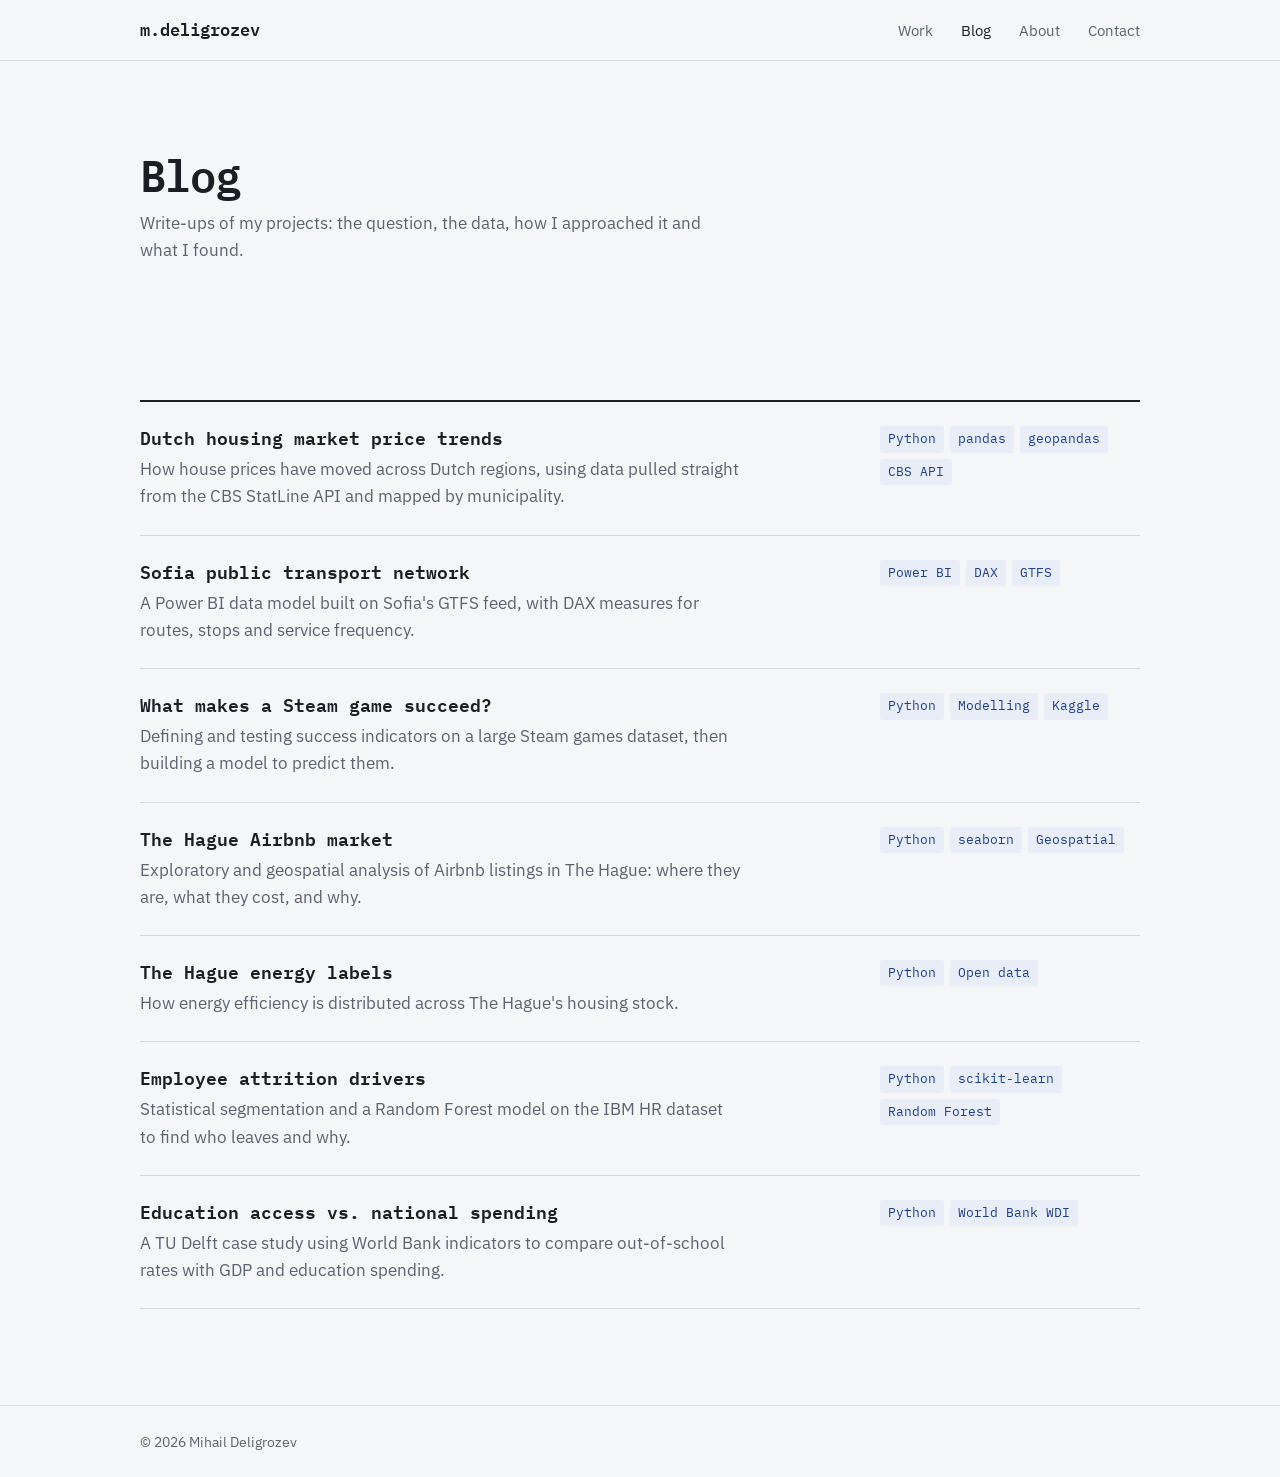
==== blog/index.html @ 9b966db6 "blog" ====
<!doctype html>
<html lang="en">
<head>
  <meta charset="utf-8">
  <meta name="viewport" content="width=device-width, initial-scale=1">
  <title>Blog | Mihail Deligrozev</title>
  <meta name="description" content="Project write-ups by Mihail Deligrozev, data analyst.">
  <link rel="preconnect" href="https://fonts.googleapis.com">
  <link rel="preconnect" href="https://fonts.gstatic.com" crossorigin>
  <link href="https://fonts.googleapis.com/css2?family=IBM+Plex+Mono:wght@400;500;600&family=IBM+Plex+Sans:wght@400;500;600&display=swap" rel="stylesheet">
  <link rel="stylesheet" href="../style.css">
</head>
<body>

  <header class="site-header">
    <div class="wrap header-inner">
      <a class="logo" href="../index.html">m.deligrozev</a>
      <nav aria-label="Main">
        <a href="../index.html#work">Work</a>
        <a href="./" aria-current="page">Blog</a>
        <a href="../index.html#about">About</a>
        <a href="../index.html#contact">Contact</a>
      </nav>
    </div>
  </header>

  <main>
    <section class="page-head">
      <div class="wrap">
        <h1>Blog</h1>
        <p class="section-intro">Write-ups of my projects: the question, the data, how I approached it and what I found.</p>
      </div>
    </section>

    <section class="section">
      <div class="wrap">
        <ul class="projects">
          <li class="project">
            <div class="project-main">
              <h3><a href="dutch-housing.html">Dutch housing market price trends</a></h3>
              <p>How house prices have moved across Dutch regions, using data pulled straight from the CBS StatLine API and mapped by municipality.</p>
            </div>
            <ul class="tags"><li>Python</li><li>pandas</li><li>geopandas</li><li>CBS API</li></ul>
          </li>
          <li class="project">
            <div class="project-main">
              <h3><a href="sofia-transport.html">Sofia public transport network</a></h3>
              <p>A Power BI data model built on Sofia&#x27;s GTFS feed, with DAX measures for routes, stops and service frequency.</p>
            </div>
            <ul class="tags"><li>Power BI</li><li>DAX</li><li>GTFS</li></ul>
          </li>
          <li class="project">
            <div class="project-main">
              <h3><a href="steam-games.html">What makes a Steam game succeed?</a></h3>
              <p>Defining and testing success indicators on a large Steam games dataset, then building a model to predict them.</p>
            </div>
            <ul class="tags"><li>Python</li><li>Modelling</li><li>Kaggle</li></ul>
          </li>
          <li class="project">
            <div class="project-main">
              <h3><a href="hague-airbnb.html">The Hague Airbnb market</a></h3>
              <p>Exploratory and geospatial analysis of Airbnb listings in The Hague: where they are, what they cost, and why.</p>
            </div>
            <ul class="tags"><li>Python</li><li>seaborn</li><li>Geospatial</li></ul>
          </li>
          <li class="project">
            <div class="project-main">
              <h3><a href="hague-energy-labels.html">The Hague energy labels</a></h3>
              <p>How energy efficiency is distributed across The Hague&#x27;s housing stock.</p>
            </div>
            <ul class="tags"><li>Python</li><li>Open data</li></ul>
          </li>
          <li class="project">
            <div class="project-main">
              <h3><a href="hr-attrition.html">Employee attrition drivers</a></h3>
              <p>Statistical segmentation and a Random Forest model on the IBM HR dataset to find who leaves and why.</p>
            </div>
            <ul class="tags"><li>Python</li><li>scikit-learn</li><li>Random Forest</li></ul>
          </li>
          <li class="project">
            <div class="project-main">
              <h3><a href="education-spending.html">Education access vs. national spending</a></h3>
              <p>A TU Delft case study using World Bank indicators to compare out-of-school rates with GDP and education spending.</p>
            </div>
            <ul class="tags"><li>Python</li><li>World Bank WDI</li></ul>
          </li>
        </ul>
      </div>
    </section>
  </main>

  <footer class="site-footer">
    <div class="wrap">
      <p>© 2026 Mihail Deligrozev</p>
    </div>
  </footer>

</body>
</html>
---- style.css ----
/* ===== Tokens ===== */
:root {
  --paper: #f5f6f7;      /* cool off-white background */
  --surface: #ffffff;
  --ink: #1b1f24;        /* main text */
  --muted: #5b636e;      /* secondary text */
  --rule: #d5d9de;       /* lines and borders */
  --delft: #1e3f8a;      /* accent: Delft blue */
  --delft-tint: #e8edf7;

  --mono: "IBM Plex Mono", ui-monospace, monospace;
  --sans: "IBM Plex Sans", system-ui, sans-serif;

  --wrap: 1080px;
  --gutter: clamp(16px, 4vw, 40px);
}

/* ===== Base ===== */
*, *::before, *::after { box-sizing: border-box; }

html { scroll-behavior: smooth; }
@media (prefers-reduced-motion: reduce) {
  html { scroll-behavior: auto; }
}

body {
  margin: 0;
  background: var(--paper);
  color: var(--ink);
  font-family: var(--sans);
  font-size: 1.0625rem;
  line-height: 1.6;
  -webkit-font-smoothing: antialiased;
}

h1, h2, h3 {
  font-family: var(--mono);
  font-weight: 600;
  line-height: 1.2;
  margin: 0;
}

p { margin: 0; }

a { color: var(--delft); }

:focus-visible {
  outline: 2px solid var(--delft);
  outline-offset: 3px;
  border-radius: 2px;
}

.wrap {
  max-width: var(--wrap);
  margin: 0 auto;
  padding: 0 var(--gutter);
}

.skip {
  position: absolute;
  left: -9999px;
}
.skip:focus {
  left: 16px;
  top: 16px;
  background: var(--surface);
  padding: 8px 12px;
  z-index: 10;
}

/* ===== Header ===== */
.site-header {
  position: sticky;
  top: 0;
  z-index: 5;
  background: rgba(245, 246, 247, 0.92);
  backdrop-filter: blur(6px);
  border-bottom: 1px solid var(--rule);
}

.header-inner {
  display: flex;
  align-items: center;
  justify-content: space-between;
  gap: 16px;
  height: 60px;
}

.logo {
  font-family: var(--mono);
  font-weight: 600;
  color: var(--ink);
  text-decoration: none;
}

.site-header nav {
  display: flex;
  gap: clamp(12px, 3vw, 28px);
}

.site-header nav a {
  color: var(--muted);
  text-decoration: none;
  font-size: 0.95rem;
}
.site-header nav a:hover { color: var(--ink); }

/* ===== Hero ===== */
.hero {
  /* faint engineering grid */
  background-image:
    linear-gradient(var(--rule) 1px, transparent 1px),
    linear-gradient(90deg, var(--rule) 1px, transparent 1px);
  background-size: 32px 32px;
  background-position: -1px -1px;
  border-bottom: 1px solid var(--rule);
}

.hero-grid {
  display: grid;
  grid-template-columns: 1.4fr 1fr;
  gap: clamp(32px, 5vw, 64px);
  align-items: center;
  padding-top: clamp(56px, 9vw, 112px);
  padding-bottom: clamp(56px, 9vw, 112px);
}

.hero-text {
  background: var(--paper);
  padding: 8px 0;
}

.hero-kicker {
  font-family: var(--mono);
  color: var(--delft);
  font-size: 0.95rem;
  margin-bottom: 16px;
}

.hero h1 {
  font-size: clamp(2rem, 4.6vw, 3.25rem);
  letter-spacing: -0.02em;
  max-width: 18ch;
}

.lead {
  margin-top: 20px;
  color: var(--muted);
  font-size: 1.125rem;
  max-width: 52ch;
}

.actions {
  display: flex;
  flex-wrap: wrap;
  gap: 12px;
  margin-top: 32px;
}

.btn {
  display: inline-block;
  padding: 12px 20px;
  font-family: var(--mono);
  font-size: 0.95rem;
  font-weight: 500;
  text-decoration: none;
  border: 1px solid var(--delft);
  border-radius: 4px;
}

.btn-primary {
  background: var(--delft);
  color: #fff;
}
.btn-primary:hover { background: #17326f; }

.btn-ghost {
  background: var(--surface);
  color: var(--delft);
}
.btn-ghost:hover { background: var(--delft-tint); }

/* Spec sheet, like the title block on a technical drawing */
.spec {
  margin: 0;
  background: var(--surface);
  border: 2px solid var(--ink);
}

.spec div {
  display: grid;
  grid-template-columns: 7.5rem 1fr;
  border-bottom: 1px solid var(--ink);
}
.spec div:last-child { border-bottom: 0; }

.spec dt {
  font-family: var(--mono);
  font-size: 0.85rem;
  color: var(--muted);
  padding: 12px 14px;
  border-right: 1px solid var(--ink);
}

.spec dd {
  margin: 0;
  padding: 12px 14px;
  font-size: 0.95rem;
}

/* ===== Sections ===== */
.section {
  padding: clamp(56px, 8vw, 96px) 0;
}

.section-alt {
  background: var(--surface);
  border-top: 1px solid var(--rule);
  border-bottom: 1px solid var(--rule);
}

.section h2 {
  font-size: clamp(1.5rem, 3vw, 2rem);
}

.section-intro {
  margin-top: 8px;
  color: var(--muted);
  max-width: 60ch;
}

/* ===== Projects ===== */
.projects {
  list-style: none;
  margin: 40px 0 0;
  padding: 0;
  border-top: 2px solid var(--ink);
}

.project {
  display: grid;
  grid-template-columns: 1fr 260px;
  gap: 24px;
  padding: 24px 0;
  border-bottom: 1px solid var(--rule);
}

.project h3 {
  font-size: 1.15rem;
}

.project h3 a {
  color: var(--ink);
  text-decoration: none;
  background-image: linear-gradient(var(--delft), var(--delft));
  background-size: 0 2px;
  background-position: 0 100%;
  background-repeat: no-repeat;
  transition: background-size 0.2s ease;
}
.project h3 a:hover,
.project h3 a:focus-visible {
  color: var(--delft);
  background-size: 100% 2px;
}

.project p {
  margin-top: 8px;
  color: var(--muted);
  max-width: 60ch;
}

.tags {
  list-style: none;
  margin: 0;
  padding: 0;
  display: flex;
  flex-wrap: wrap;
  align-content: flex-start;
  gap: 6px;
}

.tags li {
  font-family: var(--mono);
  font-size: 0.8rem;
  padding: 3px 8px;
  background: var(--delft-tint);
  color: var(--delft);
  border-radius: 3px;
}

/* ===== About ===== */
.about {
  display: grid;
  grid-template-columns: 9rem 1fr;
  gap: 24px;
}

.about-text p {
  max-width: 62ch;
}
.about-text p + p { margin-top: 16px; }

/* ===== Contact ===== */
.contact {
  border-top: 1px solid var(--rule);
}

.contact-links {
  list-style: none;
  margin: 28px 0 0;
  padding: 0;
  display: flex;
  flex-wrap: wrap;
  gap: 12px 32px;
}

.contact-links a {
  font-family: var(--mono);
  font-size: 1.05rem;
}

/* ===== Blog index ===== */
.page-head {
  padding: clamp(48px, 7vw, 88px) 0 0;
}

.page-head h1 {
  font-size: clamp(1.9rem, 4vw, 2.75rem);
  letter-spacing: -0.02em;
}

.site-header nav a[aria-current="page"] { color: var(--ink); }

/* ===== Blog post ===== */
.post {
  padding: clamp(40px, 6vw, 72px) 0 clamp(56px, 8vw, 96px);
}

.post-body {
  max-width: 720px;
}

.back {
  font-family: var(--mono);
  font-size: 0.9rem;
  text-decoration: none;
}
.back:hover { text-decoration: underline; }

.post h1 {
  margin-top: 24px;
  font-size: clamp(1.9rem, 4vw, 2.6rem);
  letter-spacing: -0.02em;
}

.post-lead {
  margin-top: 16px;
  font-size: 1.2rem;
  color: var(--muted);
}

.post .tags {
  margin-top: 20px;
}

/* Fact box, same family as the spec sheet on the home page */
.facts {
  margin: 32px 0 8px;
  background: var(--surface);
  border: 2px solid var(--ink);
}
.facts div {
  display: grid;
  grid-template-columns: 7rem 1fr;
  border-bottom: 1px solid var(--ink);
}
.facts div:last-child { border-bottom: 0; }
.facts dt {
  font-family: var(--mono);
  font-size: 0.85rem;
  color: var(--muted);
  padding: 10px 14px;
  border-right: 1px solid var(--ink);
}
.facts dd {
  margin: 0;
  padding: 10px 14px;
  font-size: 0.95rem;
}

.post h2 {
  margin-top: 48px;
  padding-top: 16px;
  border-top: 1px solid var(--rule);
  font-size: 1.35rem;
}

.post h2 + p,
.post h2 + ul { margin-top: 12px; }
.post p + p { margin-top: 16px; }

.post ul:not(.tags) {
  padding-left: 1.2em;
}
.post ul:not(.tags) li + li { margin-top: 6px; }

.post figure {
  margin: 28px 0;
}
.post figure img {
  display: block;
  width: 100%;
  height: auto;
  border: 1px solid var(--rule);
}
.post figcaption {
  margin-top: 8px;
  font-size: 0.9rem;
  color: var(--muted);
}

/* Shown until you add a real chart */
.img-placeholder {
  display: grid;
  place-items: center;
  aspect-ratio: 16 / 9;
  background: var(--delft-tint);
  border: 1px dashed var(--delft);
  color: var(--delft);
  font-family: var(--mono);
  font-size: 0.9rem;
  text-align: center;
  padding: 16px;
}

.todo {
  background: #fff6d6;
  padding: 0 4px;
}

.post pre {
  margin: 20px 0;
  padding: 16px;
  overflow-x: auto;
  background: var(--ink);
  color: #e6e9ee;
  font-family: var(--mono);
  font-size: 0.875rem;
  line-height: 1.5;
  border-radius: 4px;
}

.post-links {
  display: flex;
  flex-wrap: wrap;
  gap: 12px;
  margin-top: 40px;
}

.post-nav {
  display: flex;
  justify-content: space-between;
  gap: 16px;
  margin-top: 56px;
  padding-top: 20px;
  border-top: 2px solid var(--ink);
  font-family: var(--mono);
  font-size: 0.9rem;
}
.post-nav a { text-decoration: none; }
.post-nav a:hover { text-decoration: underline; }
.post-nav .next { text-align: right; margin-left: auto; }

/* ===== Footer ===== */
.site-footer {
  border-top: 1px solid var(--rule);
  padding: 24px 0;
  color: var(--muted);
  font-size: 0.9rem;
}

/* ===== Responsive ===== */
@media (max-width: 820px) {
  .hero-grid { grid-template-columns: 1fr; }
  .project { grid-template-columns: 1fr; gap: 12px; }
  .about { grid-template-columns: 1fr; gap: 16px; }
}

@media (max-width: 560px) {
  .site-header nav a[href="#about"] { display: none; }
  .spec div, .facts div { grid-template-columns: 6rem 1fr; }
  .post-nav { flex-direction: column; }
  .post-nav .next { text-align: left; margin-left: 0; }
}
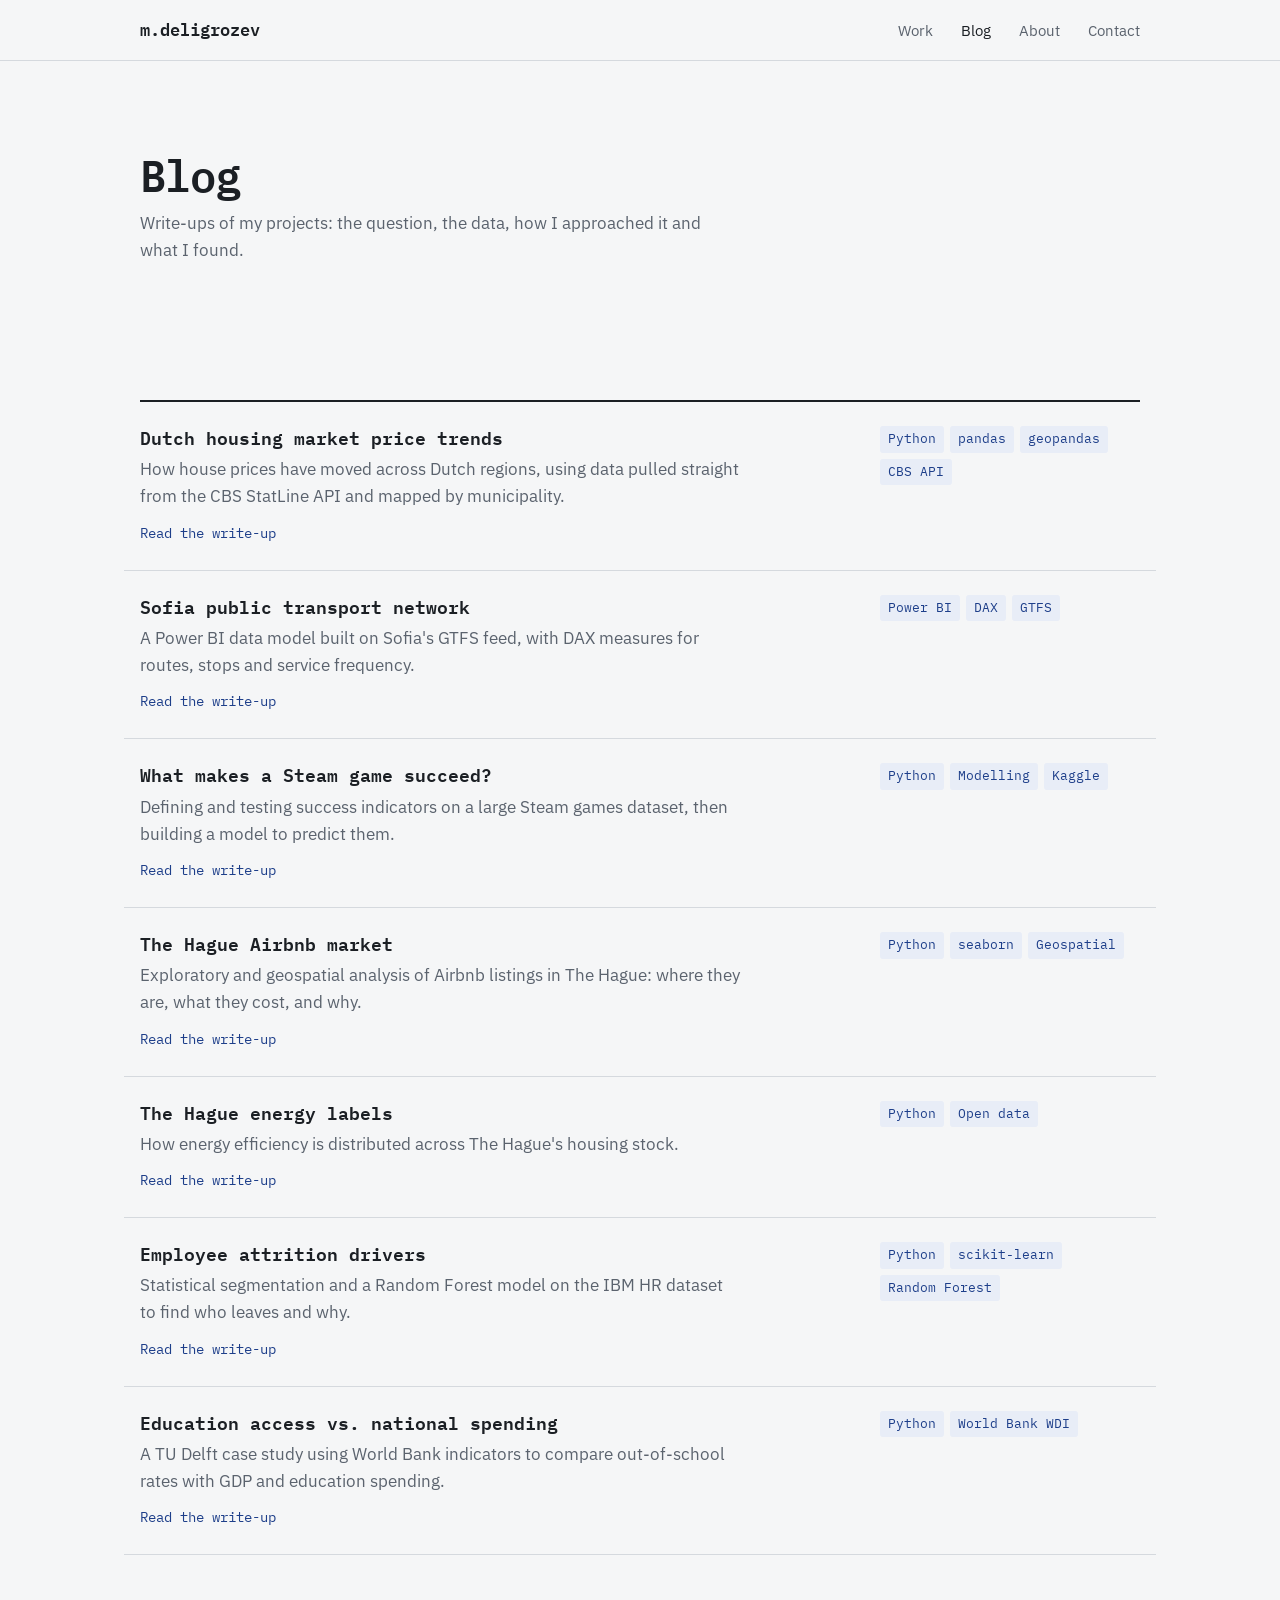
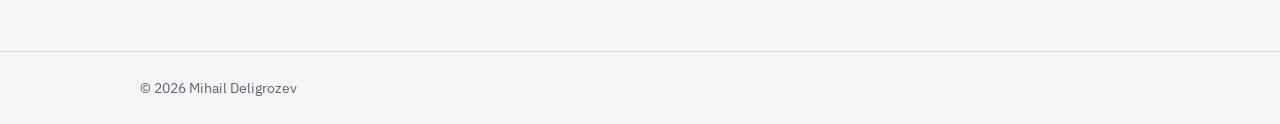
==== commit eb18c42d: "update" ====
--- a/blog/index.html
+++ b/blog/index.html
@@ -39,6 +39,7 @@
             <div class="project-main">
               <h3><a href="dutch-housing.html">Dutch housing market price trends</a></h3>
               <p>How house prices have moved across Dutch regions, using data pulled straight from the CBS StatLine API and mapped by municipality.</p>
+              <span class="read-more" aria-hidden="true">Read the write-up</span>
             </div>
             <ul class="tags"><li>Python</li><li>pandas</li><li>geopandas</li><li>CBS API</li></ul>
           </li>
@@ -46,6 +47,7 @@
             <div class="project-main">
               <h3><a href="sofia-transport.html">Sofia public transport network</a></h3>
               <p>A Power BI data model built on Sofia&#x27;s GTFS feed, with DAX measures for routes, stops and service frequency.</p>
+              <span class="read-more" aria-hidden="true">Read the write-up</span>
             </div>
             <ul class="tags"><li>Power BI</li><li>DAX</li><li>GTFS</li></ul>
           </li>
@@ -53,6 +55,7 @@
             <div class="project-main">
               <h3><a href="steam-games.html">What makes a Steam game succeed?</a></h3>
               <p>Defining and testing success indicators on a large Steam games dataset, then building a model to predict them.</p>
+              <span class="read-more" aria-hidden="true">Read the write-up</span>
             </div>
             <ul class="tags"><li>Python</li><li>Modelling</li><li>Kaggle</li></ul>
           </li>
@@ -60,6 +63,7 @@
             <div class="project-main">
               <h3><a href="hague-airbnb.html">The Hague Airbnb market</a></h3>
               <p>Exploratory and geospatial analysis of Airbnb listings in The Hague: where they are, what they cost, and why.</p>
+              <span class="read-more" aria-hidden="true">Read the write-up</span>
             </div>
             <ul class="tags"><li>Python</li><li>seaborn</li><li>Geospatial</li></ul>
           </li>
@@ -67,6 +71,7 @@
             <div class="project-main">
               <h3><a href="hague-energy-labels.html">The Hague energy labels</a></h3>
               <p>How energy efficiency is distributed across The Hague&#x27;s housing stock.</p>
+              <span class="read-more" aria-hidden="true">Read the write-up</span>
             </div>
             <ul class="tags"><li>Python</li><li>Open data</li></ul>
           </li>
@@ -74,6 +79,7 @@
             <div class="project-main">
               <h3><a href="hr-attrition.html">Employee attrition drivers</a></h3>
               <p>Statistical segmentation and a Random Forest model on the IBM HR dataset to find who leaves and why.</p>
+              <span class="read-more" aria-hidden="true">Read the write-up</span>
             </div>
             <ul class="tags"><li>Python</li><li>scikit-learn</li><li>Random Forest</li></ul>
           </li>
@@ -81,6 +87,7 @@
             <div class="project-main">
               <h3><a href="education-spending.html">Education access vs. national spending</a></h3>
               <p>A TU Delft case study using World Bank indicators to compare out-of-school rates with GDP and education spending.</p>
+              <span class="read-more" aria-hidden="true">Read the write-up</span>
             </div>
             <ul class="tags"><li>Python</li><li>World Bank WDI</li></ul>
           </li>
--- a/style.css
+++ b/style.css
@@ -238,11 +238,35 @@
 }
 
 .project {
+  position: relative;          /* lets the title link cover the whole row */
   display: grid;
   grid-template-columns: 1fr 260px;
   gap: 24px;
-  padding: 24px 0;
+  padding: 24px 16px;
+  margin: 0 -16px;
   border-bottom: 1px solid var(--rule);
+  cursor: pointer;
+  transition: background-color 0.15s ease;
+}
+
+.project:hover,
+.project:focus-within {
+  background: var(--surface);
+}
+
+/* Stretch the title link over the full row so the whole project is clickable */
+.project h3 a::after {
+  content: "";
+  position: absolute;
+  inset: 0;
+}
+
+.project .read-more {
+  display: inline-block;
+  margin-top: 12px;
+  font-family: var(--mono);
+  font-size: 0.85rem;
+  color: var(--delft);
 }
 
 .project h3 {
@@ -258,7 +282,7 @@
   background-repeat: no-repeat;
   transition: background-size 0.2s ease;
 }
-.project h3 a:hover,
+.project:hover h3 a,
 .project h3 a:focus-visible {
   color: var(--delft);
   background-size: 100% 2px;
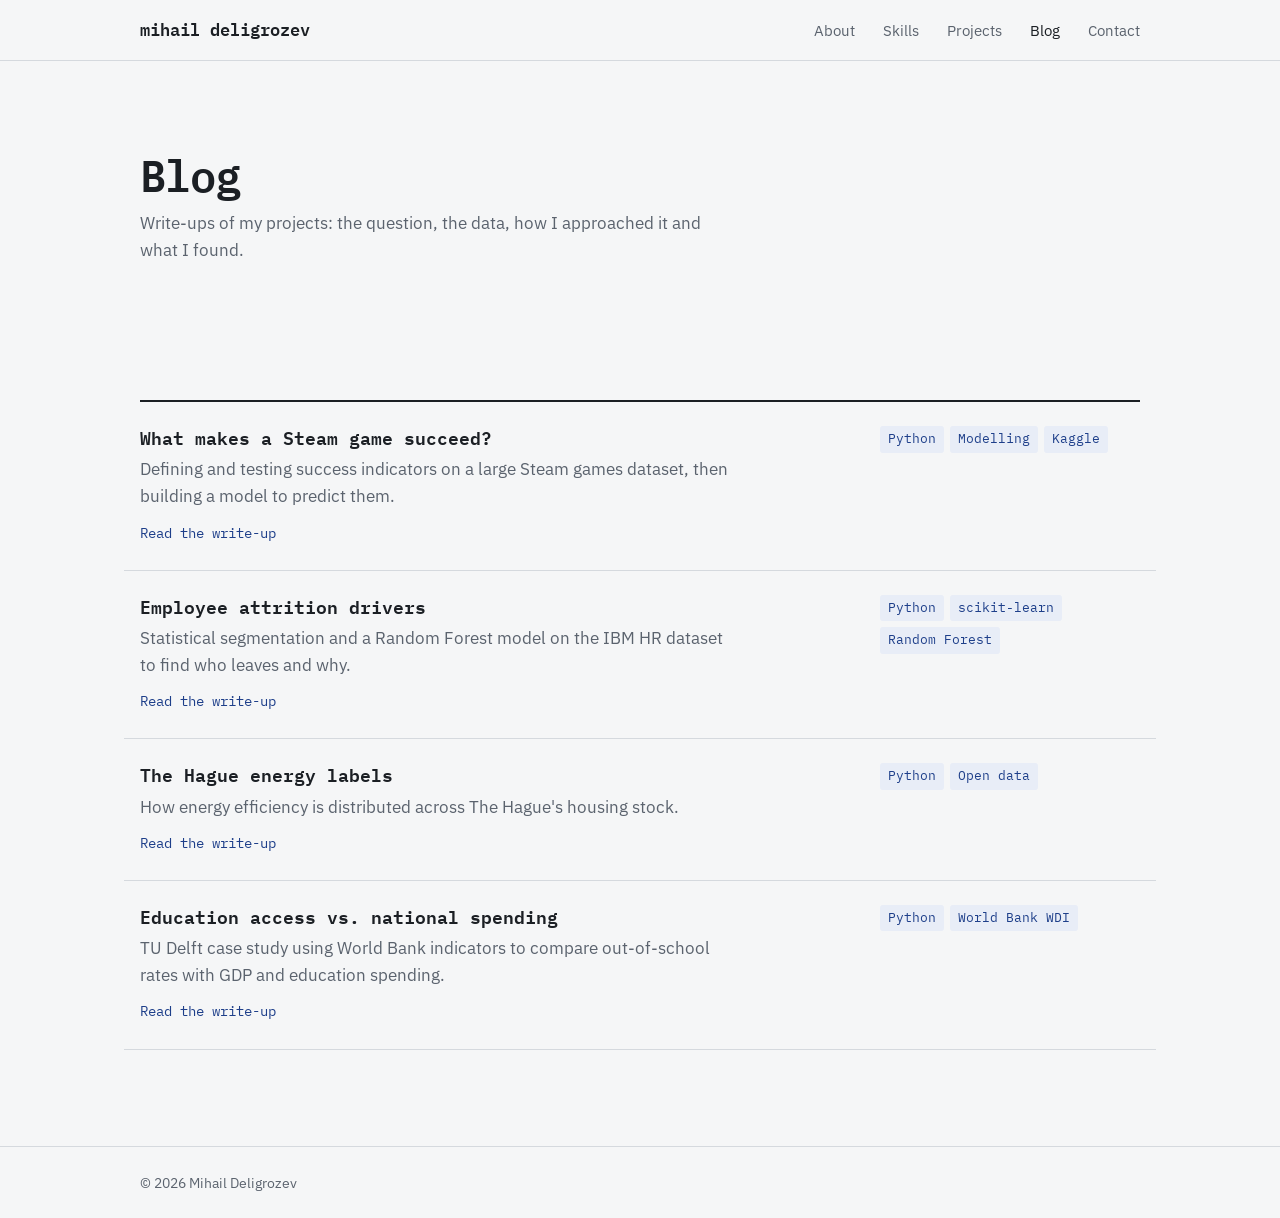
==== commit b9ddf5c4: "index change" ====
--- a/blog/index.html
+++ b/blog/index.html
@@ -14,11 +14,12 @@
 
   <header class="site-header">
     <div class="wrap header-inner">
-      <a class="logo" href="../index.html">m.deligrozev</a>
+      <a class="logo" href="../index.html">mihail deligrozev</a>
       <nav aria-label="Main">
-        <a href="../index.html#work">Work</a>
+        <a href="../index.html#about">About</a>
+        <a href="../index.html#skills">Skills</a>
+        <a href="../index.html#work">Projects</a>
         <a href="./" aria-current="page">Blog</a>
-        <a href="../index.html#about">About</a>
         <a href="../index.html#contact">Contact</a>
       </nav>
     </div>
@@ -37,22 +38,6 @@
         <ul class="projects">
           <li class="project">
             <div class="project-main">
-              <h3><a href="dutch-housing.html">Dutch housing market price trends</a></h3>
-              <p>How house prices have moved across Dutch regions, using data pulled straight from the CBS StatLine API and mapped by municipality.</p>
-              <span class="read-more" aria-hidden="true">Read the write-up</span>
-            </div>
-            <ul class="tags"><li>Python</li><li>pandas</li><li>geopandas</li><li>CBS API</li></ul>
-          </li>
-          <li class="project">
-            <div class="project-main">
-              <h3><a href="sofia-transport.html">Sofia public transport network</a></h3>
-              <p>A Power BI data model built on Sofia&#x27;s GTFS feed, with DAX measures for routes, stops and service frequency.</p>
-              <span class="read-more" aria-hidden="true">Read the write-up</span>
-            </div>
-            <ul class="tags"><li>Power BI</li><li>DAX</li><li>GTFS</li></ul>
-          </li>
-          <li class="project">
-            <div class="project-main">
               <h3><a href="steam-games.html">What makes a Steam game succeed?</a></h3>
               <p>Defining and testing success indicators on a large Steam games dataset, then building a model to predict them.</p>
               <span class="read-more" aria-hidden="true">Read the write-up</span>
@@ -61,11 +46,11 @@
           </li>
           <li class="project">
             <div class="project-main">
-              <h3><a href="hague-airbnb.html">The Hague Airbnb market</a></h3>
-              <p>Exploratory and geospatial analysis of Airbnb listings in The Hague: where they are, what they cost, and why.</p>
+              <h3><a href="hr-attrition.html">Employee attrition drivers</a></h3>
+              <p>Statistical segmentation and a Random Forest model on the IBM HR dataset to find who leaves and why.</p>
               <span class="read-more" aria-hidden="true">Read the write-up</span>
             </div>
-            <ul class="tags"><li>Python</li><li>seaborn</li><li>Geospatial</li></ul>
+            <ul class="tags"><li>Python</li><li>scikit-learn</li><li>Random Forest</li></ul>
           </li>
           <li class="project">
             <div class="project-main">
@@ -77,16 +62,8 @@
           </li>
           <li class="project">
             <div class="project-main">
-              <h3><a href="hr-attrition.html">Employee attrition drivers</a></h3>
-              <p>Statistical segmentation and a Random Forest model on the IBM HR dataset to find who leaves and why.</p>
-              <span class="read-more" aria-hidden="true">Read the write-up</span>
-            </div>
-            <ul class="tags"><li>Python</li><li>scikit-learn</li><li>Random Forest</li></ul>
-          </li>
-          <li class="project">
-            <div class="project-main">
               <h3><a href="education-spending.html">Education access vs. national spending</a></h3>
-              <p>A TU Delft case study using World Bank indicators to compare out-of-school rates with GDP and education spending.</p>
+              <p>TU Delft case study using World Bank indicators to compare out-of-school rates with GDP and education spending.</p>
               <span class="read-more" aria-hidden="true">Read the write-up</span>
             </div>
             <ul class="tags"><li>Python</li><li>World Bank WDI</li></ul>
--- a/style.css
+++ b/style.css
@@ -180,6 +180,25 @@
 }
 .btn-ghost:hover { background: var(--delft-tint); }
 
+/* Portrait, framed like the spec sheet */
+.portrait {
+  margin: 0;
+  justify-self: end;
+  width: 100%;
+  max-width: 360px;
+  background: var(--surface);
+  border: 2px solid var(--ink);
+  padding: 10px;
+}
+
+.portrait img {
+  display: block;
+  width: 100%;
+  height: auto;
+  aspect-ratio: 4 / 5;
+  object-fit: cover;
+}
+
 /* Spec sheet, like the title block on a technical drawing */
 .spec {
   margin: 0;
@@ -207,6 +226,14 @@
   padding: 12px 14px;
   font-size: 0.95rem;
 }
+
+/* Skills table uses the spec sheet with a wider label column */
+.skills {
+  margin-top: 32px;
+}
+.skills div { grid-template-columns: 15rem 1fr; }
+.skills dt { font-size: 0.9rem; color: var(--ink); font-weight: 500; }
+.skills dd { color: var(--muted); }
 
 /* ===== Sections ===== */
 .section {
@@ -288,6 +315,13 @@
   background-size: 100% 2px;
 }
 
+.project .project-client {
+  margin-top: 4px;
+  font-family: var(--mono);
+  font-size: 0.85rem;
+  color: var(--delft);
+}
+
 .project p {
   margin-top: 8px;
   color: var(--muted);
@@ -507,13 +541,17 @@
 /* ===== Responsive ===== */
 @media (max-width: 820px) {
   .hero-grid { grid-template-columns: 1fr; }
+  .portrait { justify-self: start; max-width: 180px; padding: 6px; grid-row: 1; }
+  .skills div { grid-template-columns: 1fr; }
+  .skills dt { border-right: 0; border-bottom: 1px solid var(--rule); }
   .project { grid-template-columns: 1fr; gap: 12px; }
   .about { grid-template-columns: 1fr; gap: 16px; }
 }
 
 @media (max-width: 560px) {
-  .site-header nav a[href="#about"] { display: none; }
-  .spec div, .facts div { grid-template-columns: 6rem 1fr; }
+  .site-header nav a[href="#about"],
+  .site-header nav a[href="#skills"] { display: none; }
+  .facts div { grid-template-columns: 6rem 1fr; }
   .post-nav { flex-direction: column; }
   .post-nav .next { text-align: left; margin-left: 0; }
 }
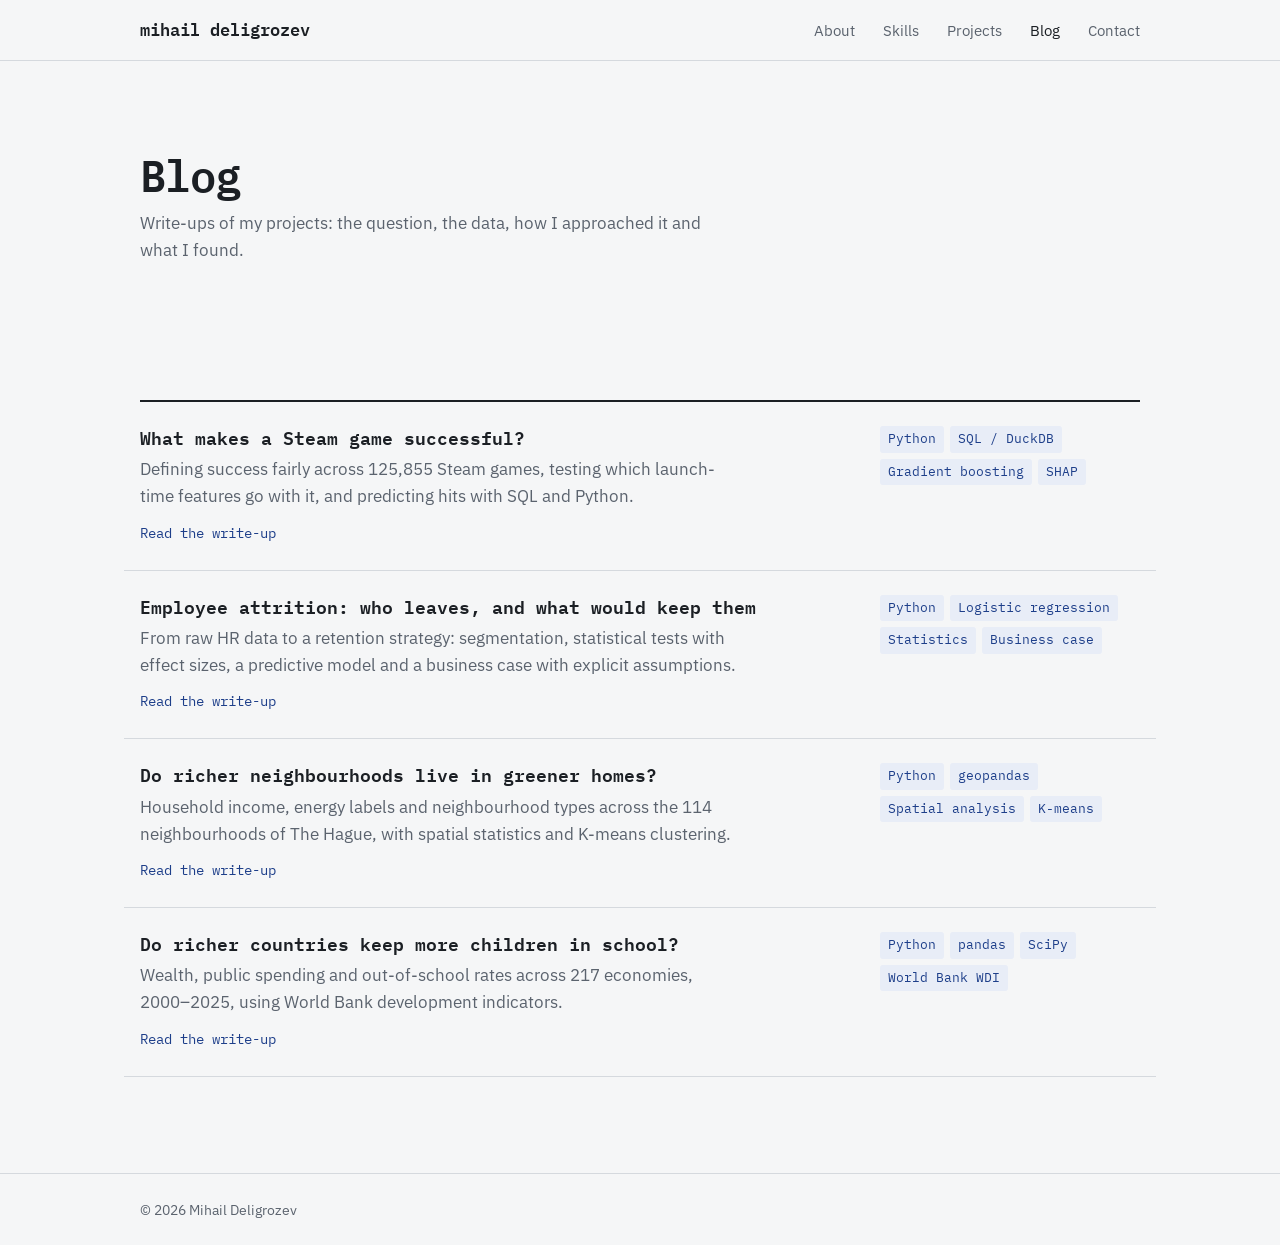
==== commit 6df9ab26: "project update" ====
--- a/blog/index.html
+++ b/blog/index.html
@@ -38,35 +38,35 @@
         <ul class="projects">
           <li class="project">
             <div class="project-main">
-              <h3><a href="steam-games.html">What makes a Steam game succeed?</a></h3>
-              <p>Defining and testing success indicators on a large Steam games dataset, then building a model to predict them.</p>
+              <h3><a href="steam-games.html">What makes a Steam game successful?</a></h3>
+              <p>Defining success fairly across 125,855 Steam games, testing which launch-time features go with it, and predicting hits with SQL and Python.</p>
               <span class="read-more" aria-hidden="true">Read the write-up</span>
             </div>
-            <ul class="tags"><li>Python</li><li>Modelling</li><li>Kaggle</li></ul>
+            <ul class="tags"><li>Python</li><li>SQL / DuckDB</li><li>Gradient boosting</li><li>SHAP</li></ul>
           </li>
           <li class="project">
             <div class="project-main">
-              <h3><a href="hr-attrition.html">Employee attrition drivers</a></h3>
-              <p>Statistical segmentation and a Random Forest model on the IBM HR dataset to find who leaves and why.</p>
+              <h3><a href="hr-attrition.html">Employee attrition: who leaves, and what would keep them</a></h3>
+              <p>From raw HR data to a retention strategy: segmentation, statistical tests with effect sizes, a predictive model and a business case with explicit assumptions.</p>
               <span class="read-more" aria-hidden="true">Read the write-up</span>
             </div>
-            <ul class="tags"><li>Python</li><li>scikit-learn</li><li>Random Forest</li></ul>
+            <ul class="tags"><li>Python</li><li>Logistic regression</li><li>Statistics</li><li>Business case</li></ul>
           </li>
           <li class="project">
             <div class="project-main">
-              <h3><a href="hague-energy-labels.html">The Hague energy labels</a></h3>
-              <p>How energy efficiency is distributed across The Hague&#x27;s housing stock.</p>
+              <h3><a href="hague-energy-labels.html">Do richer neighbourhoods live in greener homes?</a></h3>
+              <p>Household income, energy labels and neighbourhood types across the 114 neighbourhoods of The Hague, with spatial statistics and K-means clustering.</p>
               <span class="read-more" aria-hidden="true">Read the write-up</span>
             </div>
-            <ul class="tags"><li>Python</li><li>Open data</li></ul>
+            <ul class="tags"><li>Python</li><li>geopandas</li><li>Spatial analysis</li><li>K-means</li></ul>
           </li>
           <li class="project">
             <div class="project-main">
-              <h3><a href="education-spending.html">Education access vs. national spending</a></h3>
-              <p>TU Delft case study using World Bank indicators to compare out-of-school rates with GDP and education spending.</p>
+              <h3><a href="education-spending.html">Do richer countries keep more children in school?</a></h3>
+              <p>Wealth, public spending and out-of-school rates across 217 economies, 2000–2025, using World Bank development indicators.</p>
               <span class="read-more" aria-hidden="true">Read the write-up</span>
             </div>
-            <ul class="tags"><li>Python</li><li>World Bank WDI</li></ul>
+            <ul class="tags"><li>Python</li><li>pandas</li><li>SciPy</li><li>World Bank WDI</li></ul>
           </li>
         </ul>
       </div>
--- a/style.css
+++ b/style.css
@@ -180,23 +180,26 @@
 }
 .btn-ghost:hover { background: var(--delft-tint); }
 
-/* Portrait, framed like the spec sheet */
+/* Round portrait with a thin ring */
 .portrait {
   margin: 0;
   justify-self: end;
   width: 100%;
-  max-width: 360px;
+  max-width: 340px;
+  aspect-ratio: 1 / 1;
+  padding: 8px;
   background: var(--surface);
   border: 2px solid var(--ink);
-  padding: 10px;
+  border-radius: 50%;
 }
 
 .portrait img {
   display: block;
   width: 100%;
-  height: auto;
-  aspect-ratio: 4 / 5;
+  height: 100%;
   object-fit: cover;
+  object-position: 50% 30%;   /* keeps the face centred in the circle */
+  border-radius: 50%;
 }
 
 /* Spec sheet, like the title block on a technical drawing */
@@ -541,7 +544,7 @@
 /* ===== Responsive ===== */
 @media (max-width: 820px) {
   .hero-grid { grid-template-columns: 1fr; }
-  .portrait { justify-self: start; max-width: 180px; padding: 6px; grid-row: 1; }
+  .portrait { justify-self: start; max-width: 160px; padding: 5px; grid-row: 1; }
   .skills div { grid-template-columns: 1fr; }
   .skills dt { border-right: 0; border-bottom: 1px solid var(--rule); }
   .project { grid-template-columns: 1fr; gap: 12px; }
@@ -549,8 +552,8 @@
 }
 
 @media (max-width: 560px) {
-  .site-header nav a[href="#about"],
-  .site-header nav a[href="#skills"] { display: none; }
+  .site-header nav a[href$="#about"],
+  .site-header nav a[href$="#skills"] { display: none; }
   .facts div { grid-template-columns: 6rem 1fr; }
   .post-nav { flex-direction: column; }
   .post-nav .next { text-align: left; margin-left: 0; }
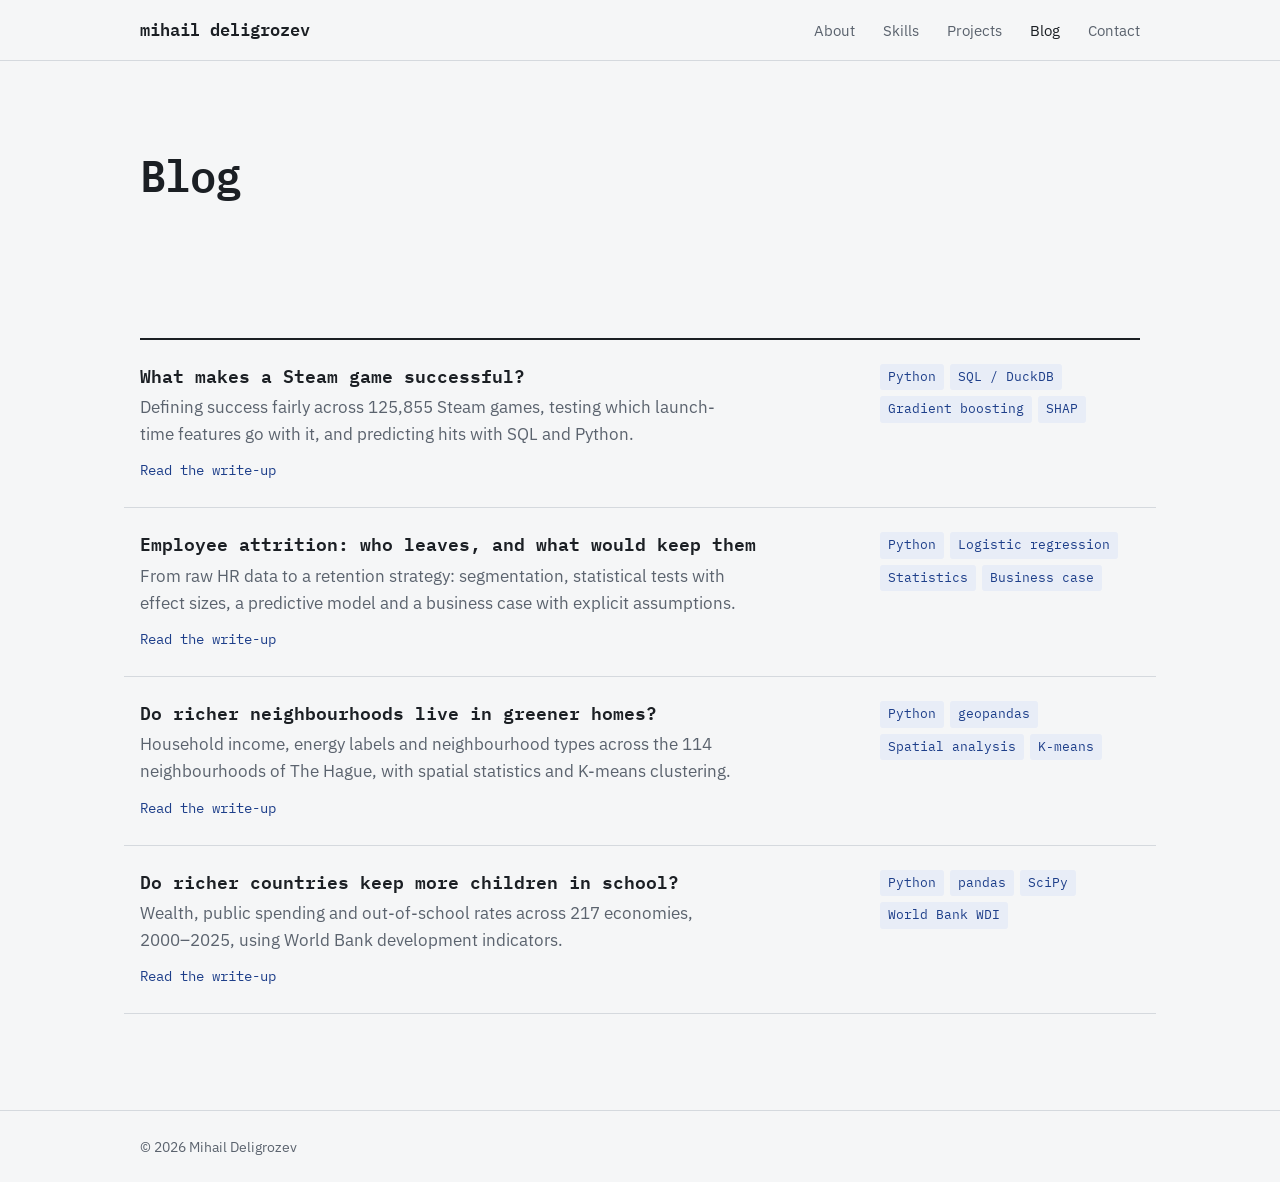
==== commit 239d207c: "Remove section intro from blog page Removed introductory paragraph from blog section." ====
--- a/blog/index.html
+++ b/blog/index.html
@@ -29,7 +29,6 @@
     <section class="page-head">
       <div class="wrap">
         <h1>Blog</h1>
-        <p class="section-intro">Write-ups of my projects: the question, the data, how I approached it and what I found.</p>
       </div>
     </section>
 
@@ -79,5 +78,6 @@
     </div>
   </footer>
 
+  <script src="../site.js" defer></script>
 </body>
 </html>
--- a/style.css
+++ b/style.css
@@ -179,28 +179,6 @@
   color: var(--delft);
 }
 .btn-ghost:hover { background: var(--delft-tint); }
-
-/* Round portrait with a thin ring */
-.portrait {
-  margin: 0;
-  justify-self: end;
-  width: 100%;
-  max-width: 340px;
-  aspect-ratio: 1 / 1;
-  padding: 8px;
-  background: var(--surface);
-  border: 2px solid var(--ink);
-  border-radius: 50%;
-}
-
-.portrait img {
-  display: block;
-  width: 100%;
-  height: 100%;
-  object-fit: cover;
-  object-position: 50% 30%;   /* keeps the face centred in the circle */
-  border-radius: 50%;
-}
 
 /* Spec sheet, like the title block on a technical drawing */
 .spec {
@@ -381,6 +359,246 @@
   font-size: 1.05rem;
 }
 
+.sr-only {
+  position: absolute;
+  width: 1px; height: 1px;
+  overflow: hidden;
+  clip: rect(0 0 0 0);
+  white-space: nowrap;
+}
+
+/* ===== About: career Gantt chart ===== */
+.gantt {
+  --from: 2012;
+  --span: 15;              /* 2012 to 2027 */
+  margin: 36px 0 0;
+}
+
+.gantt-legend {
+  list-style: none;
+  display: flex;
+  flex-wrap: wrap;
+  gap: 8px 20px;
+  margin: 0 0 16px;
+  padding: 0;
+  font-family: var(--mono);
+  font-size: 0.8rem;
+  color: var(--muted);
+}
+.gantt-legend li::before {
+  content: "";
+  display: inline-block;
+  width: 14px; height: 10px;
+  margin-right: 6px;
+  vertical-align: -1px;
+  background: var(--k);
+  border: 1.5px solid var(--k-border, var(--k));
+}
+
+.k-edu  { --k: var(--surface); --k-border: var(--ink); }
+.k-eng  { --k: #9aa3ad; }
+.k-data { --k: var(--delft); }
+
+.gantt-rows {
+  list-style: none;
+  margin: 0;
+  padding: 0;
+}
+
+.gantt-rows li { padding: 8px 0; }
+
+.g-label {
+  display: block;
+  font-size: 0.92rem;
+  margin-bottom: 6px;
+}
+.g-years {
+  font-family: var(--mono);
+  font-size: 0.8rem;
+  color: var(--muted);
+  margin-left: 6px;
+}
+
+.g-track {
+  position: relative;
+  display: block;
+  height: 14px;
+}
+
+.g-bar {
+  position: absolute;
+  top: 0; bottom: 0;
+  left: calc((var(--s) - var(--from)) / var(--span) * 100%);
+  width: calc((var(--e) - var(--s)) / var(--span) * 100%);
+  background: var(--k);
+  border: 1.5px solid var(--k-border, var(--k));
+}
+
+/* ongoing role fades out at the right end */
+.g-ongoing .g-bar {
+  background: linear-gradient(90deg, var(--k) 75%, transparent);
+  border-right: 0;
+}
+
+.g-mark {
+  position: absolute;
+  top: 50%;
+  left: calc((var(--m) - var(--from)) / var(--span) * 100%);
+  width: 12px; height: 12px;
+  background: var(--paper);
+  border: 2px solid var(--ink);
+  transform: translate(-50%, -50%) rotate(45deg);
+}
+
+.gantt-axis {
+  position: relative;
+  height: 24px;
+  margin-top: 4px;
+  border-top: 1.5px solid var(--ink);
+  font-family: var(--mono);
+  font-size: 0.75rem;
+  color: var(--muted);
+}
+.gantt-axis span {
+  position: absolute;
+  top: 4px;
+  left: calc((var(--y) - 2012) / 15 * 100%);
+  transform: translateX(-50%);
+}
+
+.gantt figcaption {
+  margin-top: 8px;
+  font-size: 0.85rem;
+  color: var(--muted);
+}
+
+/* ===== Skills: star schema ===== */
+.star {
+  position: relative;
+  display: grid;
+  grid-template-columns: repeat(3, 1fr);
+  grid-template-areas:
+    "d1 d5   d2"
+    "d3 fact d4"
+    ".  d6   .";
+  gap: 48px 60px;
+  margin-top: 32px;
+  max-width: 960px;
+  margin-left: auto;
+  margin-right: auto;
+  align-items: center;
+}
+
+.d1 { grid-area: d1; }
+.d2 { grid-area: d2; }
+.d3 { grid-area: d3; }
+.d4 { grid-area: d4; }
+.d5 { grid-area: d5; }
+.d6 { grid-area: d6; }
+.st-fact-pos { grid-area: fact; }
+
+.st-lines {
+  position: absolute;
+  inset: 0;
+  width: 100%;
+  height: 100%;
+  pointer-events: none;
+  z-index: 0;
+}
+.st-rel  { stroke: var(--ink); stroke-width: 1.5; }
+.st-card { font-family: var(--mono); font-size: 13px; fill: var(--muted); text-anchor: middle; }
+
+.st-table {
+  position: relative;
+  z-index: 1;
+  background: var(--surface);
+  border: 1.5px solid var(--ink);
+  border-radius: 4px;
+  box-shadow: 3px 3px 0 var(--rule);
+  font-size: 0.82rem;
+}
+
+.st-table header {
+  padding: 6px 10px;
+  border-bottom: 1.5px solid var(--ink);
+  background: var(--paper);
+}
+.st-name {
+  display: block;
+  font-family: var(--mono);
+  font-weight: 600;
+  font-size: 0.78rem;
+}
+.st-title {
+  display: block;
+  font-size: 0.74rem;
+  color: var(--muted);
+}
+
+.st-table ul {
+  list-style: none;
+  margin: 0;
+  padding: 4px 0;
+}
+.st-table li {
+  padding: 2px 10px 2px 26px;
+  position: relative;
+  line-height: 1.35;
+}
+/* column icon, like a field in a model view */
+.st-table li::before {
+  content: "";
+  position: absolute;
+  left: 10px; top: 0.55em;
+  width: 9px; height: 7px;
+  border: 1.5px solid var(--muted);
+  border-radius: 1px;
+}
+
+/* the fact table stands out */
+.st-fact { border-width: 2px; box-shadow: 4px 4px 0 var(--delft-tint); }
+.st-fact header { background: var(--delft); border-bottom-color: var(--delft); }
+.st-fact .st-name,
+.st-fact .st-title { color: #fff; }
+.st-fk { font-family: var(--mono); font-size: 0.76rem; color: var(--delft); }
+.st-fact li:has(.st-fk)::before { border-color: var(--delft); border-radius: 50%; width: 8px; height: 8px; }
+
+@media (max-width: 900px) {
+  .star {
+    grid-template-columns: 1fr;
+    grid-template-areas: "fact" "d1" "d2" "d3" "d4" "d5" "d6";
+    gap: 28px;
+  }
+  /* on narrow screens the dimensions stack, each joined to the fact table by a short line */
+  .st-lines { display: none; }
+  .st-table:not(.st-fact)::before {
+    content: "";
+    position: absolute;
+    left: 50%;
+    top: -29px;
+    height: 28px;
+    border-left: 1.5px solid var(--ink);
+  }
+}
+
+/* ===== Projects: chart thumbnails (small multiples) ===== */
+.project:has(.thumb) { grid-template-columns: 132px 1fr 220px; }
+
+.thumb {
+  margin: 0;
+  background: var(--surface);
+  border: 1px solid var(--rule);
+  padding: 6px;
+  align-self: start;
+}
+.thumb svg { display: block; width: 100%; height: auto; }
+
+.t-axis { fill: none; stroke: var(--ink); stroke-width: 1.2; }
+.t-ref  { fill: none; stroke: var(--muted); stroke-width: 1; stroke-dasharray: 3 3; }
+.t-line { fill: none; stroke: var(--delft); stroke-width: 2.2; stroke-linejoin: round; }
+.t-fill { fill: var(--delft-tint); }
+.t-dots circle { fill: #9aa3ad; }
+
 /* ===== Blog index ===== */
 .page-head {
   padding: clamp(48px, 7vw, 88px) 0 0;
@@ -541,17 +759,179 @@
   font-size: 0.9rem;
 }
 
+/* ===== Hero: scatter plot with the photo as the outlier ===== */
+.scatter {
+  position: relative;
+  margin: 0;
+  justify-self: end;
+  width: 100%;
+  max-width: 440px;
+  aspect-ratio: 1 / 1;
+}
+
+.sc-plot { position: absolute; inset: 0; width: 100%; height: 100%; overflow: visible; }
+.sc-axis   { fill: none; stroke: var(--ink); stroke-width: 2; }
+.sc-ticks  { stroke: var(--ink); stroke-width: 2; }
+.sc-dots circle {
+  fill: #9aa3ad;
+  opacity: 0.75;
+  transform-box: fill-box;
+  transform-origin: center;
+  transition: transform 0.2s ease, fill 0.2s ease, opacity 0.2s ease;
+}
+.sc-dots circle:hover { transform: scale(1.8); fill: var(--delft); opacity: 1; }
+
+.sc-point {
+  position: absolute;
+  left: 74%;
+  top: 25%;
+  width: 40%;
+  aspect-ratio: 1 / 1;
+  transform: translate(-50%, -50%);
+  padding: 5px;
+  background: var(--surface);
+  border: 2px solid var(--delft);
+  border-radius: 50%;
+  box-shadow: 0 0 0 6px var(--delft-tint);
+  transition: transform 0.25s ease, box-shadow 0.25s ease;
+}
+.sc-point img {
+  display: block;
+  width: 100%;
+  height: 100%;
+  object-fit: cover;
+  object-position: 50% 30%;
+  border-radius: 50%;
+}
+.sc-point:hover,
+.sc-point:focus-visible {
+  transform: translate(-50%, -50%) scale(1.06);
+  box-shadow: 0 0 0 10px var(--delft-tint);
+}
+
+/* ===== Tooltip (shared by all charts) ===== */
+.tooltip {
+  position: fixed;
+  z-index: 50;
+  max-width: 280px;
+  padding: 8px 12px;
+  background: var(--ink);
+  color: #fff;
+  font-size: 0.85rem;
+  line-height: 1.4;
+  border-radius: 4px;
+  box-shadow: 0 6px 18px rgba(27, 31, 36, 0.18);
+  pointer-events: none;
+  opacity: 0;
+  transform: translateY(4px);
+  transition: opacity 0.15s ease, transform 0.15s ease;
+}
+.tooltip.is-visible { opacity: 1; transform: translateY(0); }
+
+[data-tip] { cursor: help; }
+.thumb[data-tip] { cursor: pointer; }
+
+/* ===== Hover animations ===== */
+
+/* Buttons lift */
+.btn {
+  transition: transform 0.15s ease, box-shadow 0.15s ease, background-color 0.15s ease;
+}
+.btn:hover,
+.btn:focus-visible { transform: translateY(-2px); box-shadow: 0 4px 0 var(--delft-tint); }
+.btn:active { transform: translateY(0); box-shadow: none; }
+
+/* Text links: underline slides in */
+.contact-links a,
+.back,
+.post-nav a {
+  text-decoration: none;
+  background-image: linear-gradient(currentColor, currentColor);
+  background-size: 0 1.5px;
+  background-position: 0 100%;
+  background-repeat: no-repeat;
+  transition: background-size 0.2s ease;
+}
+.contact-links a:hover, .contact-links a:focus-visible,
+.back:hover, .post-nav a:hover { background-size: 100% 1.5px; text-decoration: none; }
+.contact-links a { padding-bottom: 2px; }
+
+.site-header nav a { transition: color 0.15s ease; }
+
+/* Gantt: hovered row's bar thickens, the others fade */
+.gantt-rows li { transition: opacity 0.2s ease; }
+.g-bar { transition: transform 0.2s ease, filter 0.2s ease; transform-origin: left center; }
+.gantt-rows:hover li { opacity: 0.45; }
+.gantt-rows li:hover,
+.gantt-rows li:focus-visible { opacity: 1; }
+.gantt-rows li:hover .g-bar,
+.gantt-rows li:focus-visible .g-bar { transform: scaleY(1.45); filter: brightness(1.08); }
+.g-mark { transition: transform 0.2s ease; cursor: help; }
+.g-mark:hover,
+.g-mark:focus-visible { transform: translate(-50%, -50%) rotate(45deg) scale(1.4); }
+
+/* Star schema: hovering a skill highlights that row and its table's relationship */
+.st-table { transition: opacity 0.2s ease, border-color 0.2s ease; }
+.st-table li {
+  cursor: help;
+  transition: background-color 0.15s ease, color 0.15s ease, padding-left 0.15s ease;
+}
+.st-table li:hover,
+.st-table li:focus-visible {
+  background: var(--delft-tint);
+  color: var(--delft);
+  padding-left: 30px;
+  outline: none;
+}
+.st-table li:hover::before,
+.st-table li:focus-visible::before { border-color: var(--delft); background: var(--delft); }
+.star.has-focus .st-table:not(.is-linked) { opacity: 0.45; }
+.st-table.is-linked:not(.st-fact) { border-color: var(--delft); }
+.st-edge .st-rel  { transition: stroke 0.2s ease, stroke-width 0.2s ease; }
+.st-edge.is-active .st-rel  { stroke: var(--delft); stroke-width: 3; }
+.st-edge.is-active .st-card { fill: var(--delft); font-weight: 600; }
+
+/* Project thumbnails: lift, and the curve redraws */
+.thumb {
+  position: relative;
+  z-index: 2;                 /* above the row link, so the tooltip works */
+  transition: transform 0.2s ease, box-shadow 0.2s ease, border-color 0.2s ease;
+}
+.project:hover .thumb,
+.thumb:hover { transform: translateY(-2px) scale(1.04); box-shadow: 3px 4px 0 var(--delft-tint); border-color: var(--delft); }
+.t-line { stroke-dasharray: 1; stroke-dashoffset: 0; }
+.project:hover .t-line { animation: draw-line 0.9s ease forwards; }
+.project:hover .thumb rect { animation: grow-bar 0.6s ease both; transform-box: fill-box; transform-origin: bottom; }
+@keyframes draw-line { from { stroke-dashoffset: 1; } to { stroke-dashoffset: 0; } }
+@keyframes grow-bar  { from { transform: scaleY(0); } to { transform: scaleY(1); } }
+
+/* Blog charts: lift, open full size on click */
+.fig-link { display: block; cursor: zoom-in; }
+.fig-link img { transition: transform 0.2s ease, box-shadow 0.2s ease; }
+.fig-link:hover img,
+.fig-link:focus-visible img { transform: translateY(-3px); box-shadow: 0 8px 20px rgba(27, 31, 36, 0.12); }
+
+@media (prefers-reduced-motion: reduce) {
+  *, *::before, *::after {
+    transition: none !important;
+    animation: none !important;
+  }
+}
+
 /* ===== Responsive ===== */
 @media (max-width: 820px) {
   .hero-grid { grid-template-columns: 1fr; }
-  .portrait { justify-self: start; max-width: 160px; padding: 5px; grid-row: 1; }
+  .scatter { justify-self: start; max-width: 280px; grid-row: 1; }
   .skills div { grid-template-columns: 1fr; }
   .skills dt { border-right: 0; border-bottom: 1px solid var(--rule); }
   .project { grid-template-columns: 1fr; gap: 12px; }
+  .project:has(.thumb) { grid-template-columns: 96px 1fr; column-gap: 16px; }
+  .project:has(.thumb) .tags { grid-column: 2; }
   .about { grid-template-columns: 1fr; gap: 16px; }
 }
 
 @media (max-width: 560px) {
+  .logo { white-space: nowrap; font-size: 0.9rem; }
   .site-header nav a[href$="#about"],
   .site-header nav a[href$="#skills"] { display: none; }
   .facts div { grid-template-columns: 6rem 1fr; }
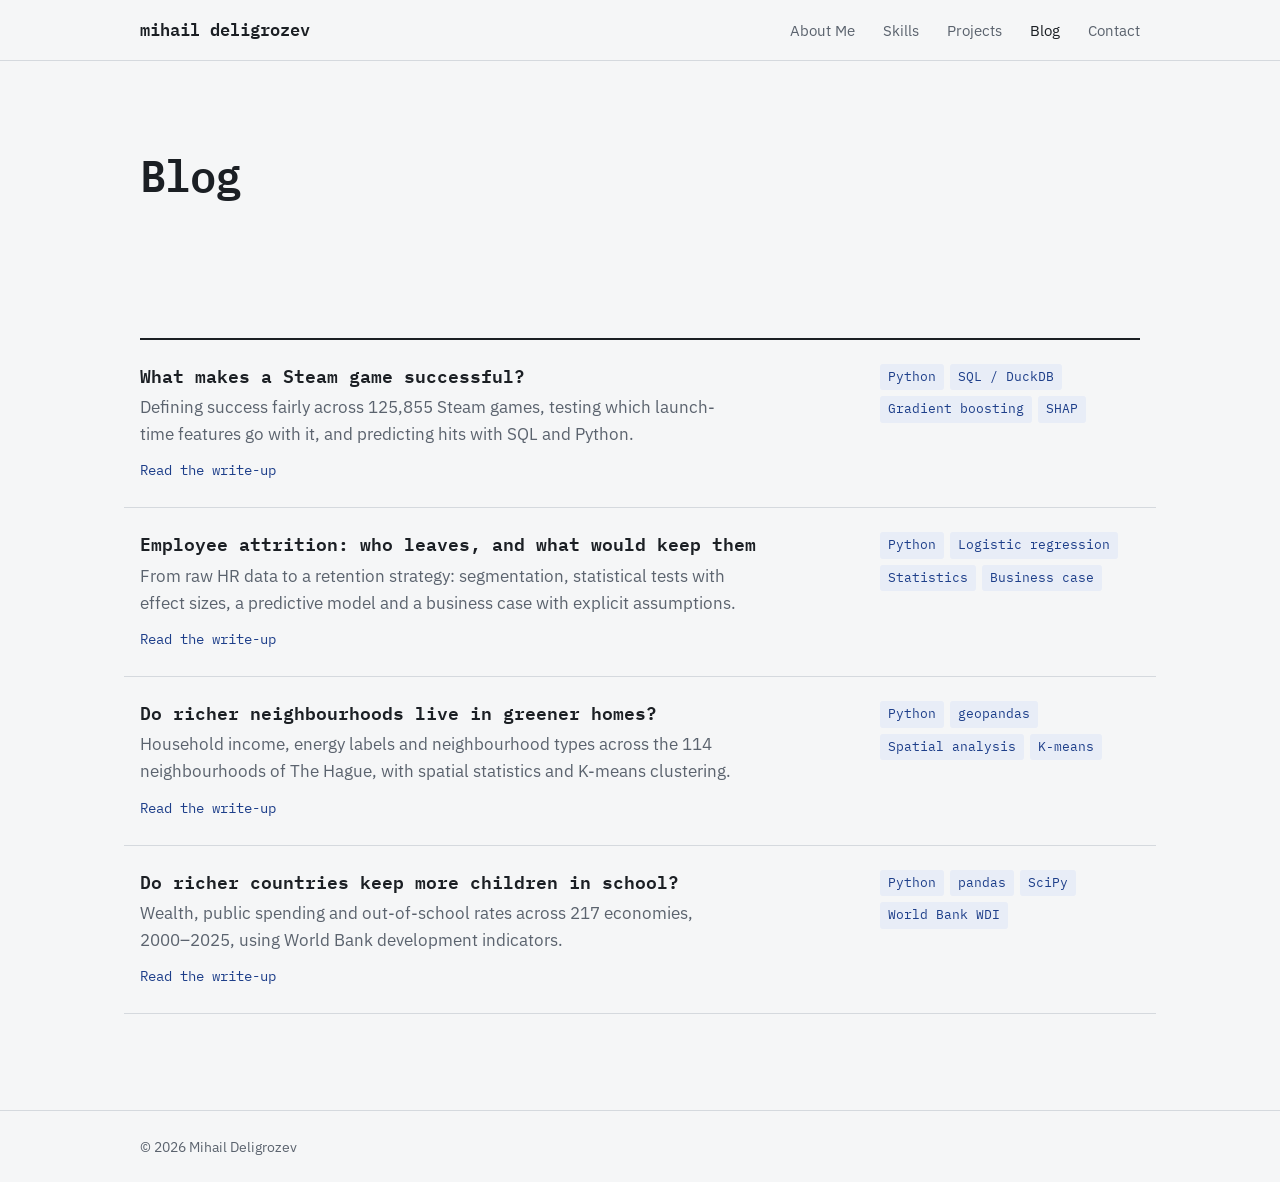
==== commit d2b4bda9: "Change 'About' link text to 'About Me'" ====
--- a/blog/index.html
+++ b/blog/index.html
@@ -16,7 +16,7 @@
     <div class="wrap header-inner">
       <a class="logo" href="../index.html">mihail deligrozev</a>
       <nav aria-label="Main">
-        <a href="../index.html#about">About</a>
+        <a href="../index.html#about">About Me</a>
         <a href="../index.html#skills">Skills</a>
         <a href="../index.html#work">Projects</a>
         <a href="./" aria-current="page">Blog</a>
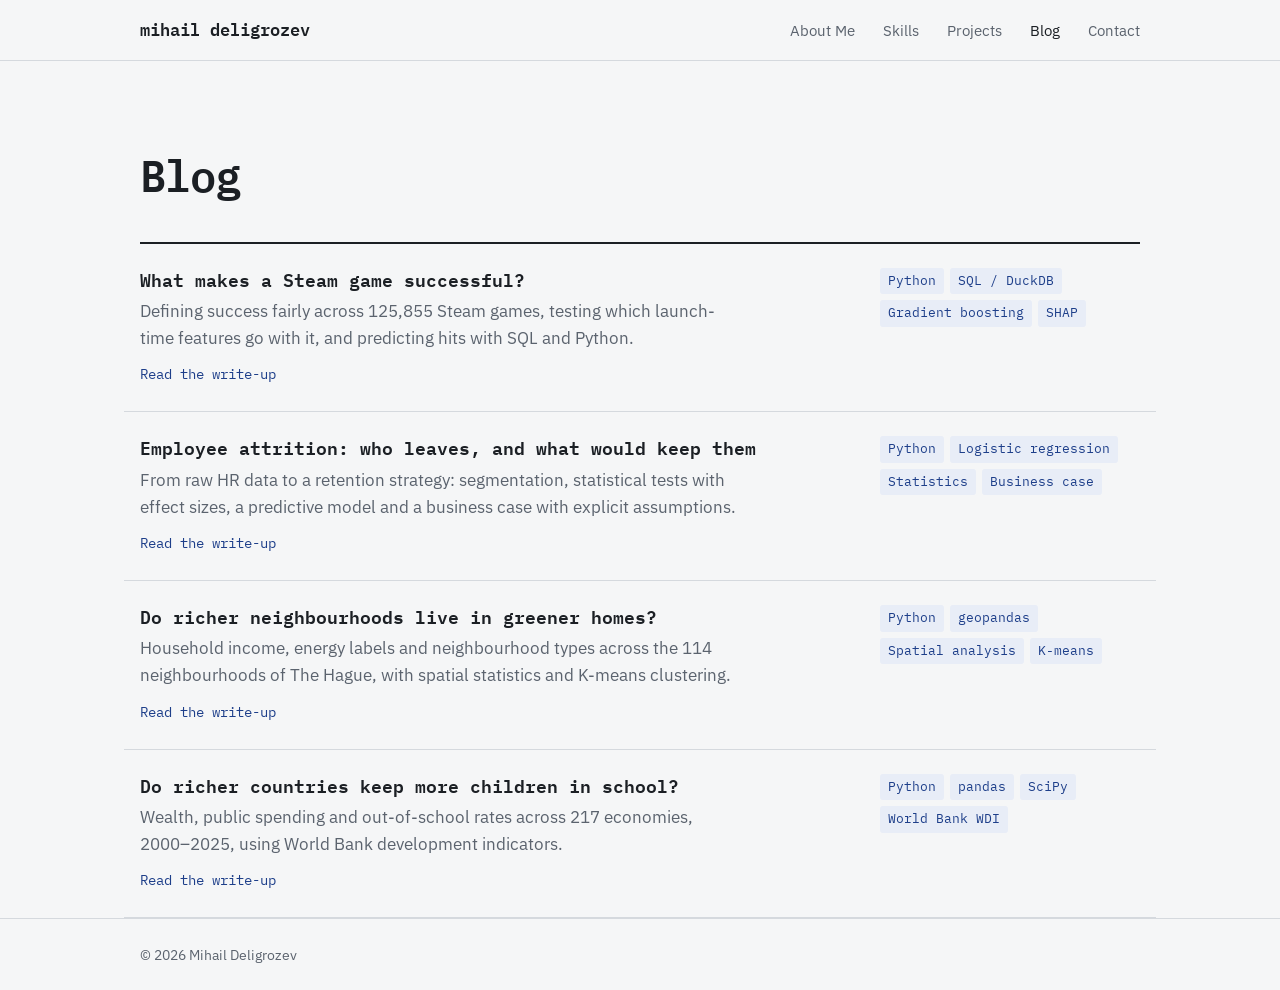
==== commit 0a9a59be: "index up" ====
--- a/blog/index.html
+++ b/blog/index.html
@@ -29,11 +29,6 @@
     <section class="page-head">
       <div class="wrap">
         <h1>Blog</h1>
-      </div>
-    </section>
-
-    <section class="section">
-      <div class="wrap">
         <ul class="projects">
           <li class="project">
             <div class="project-main">
